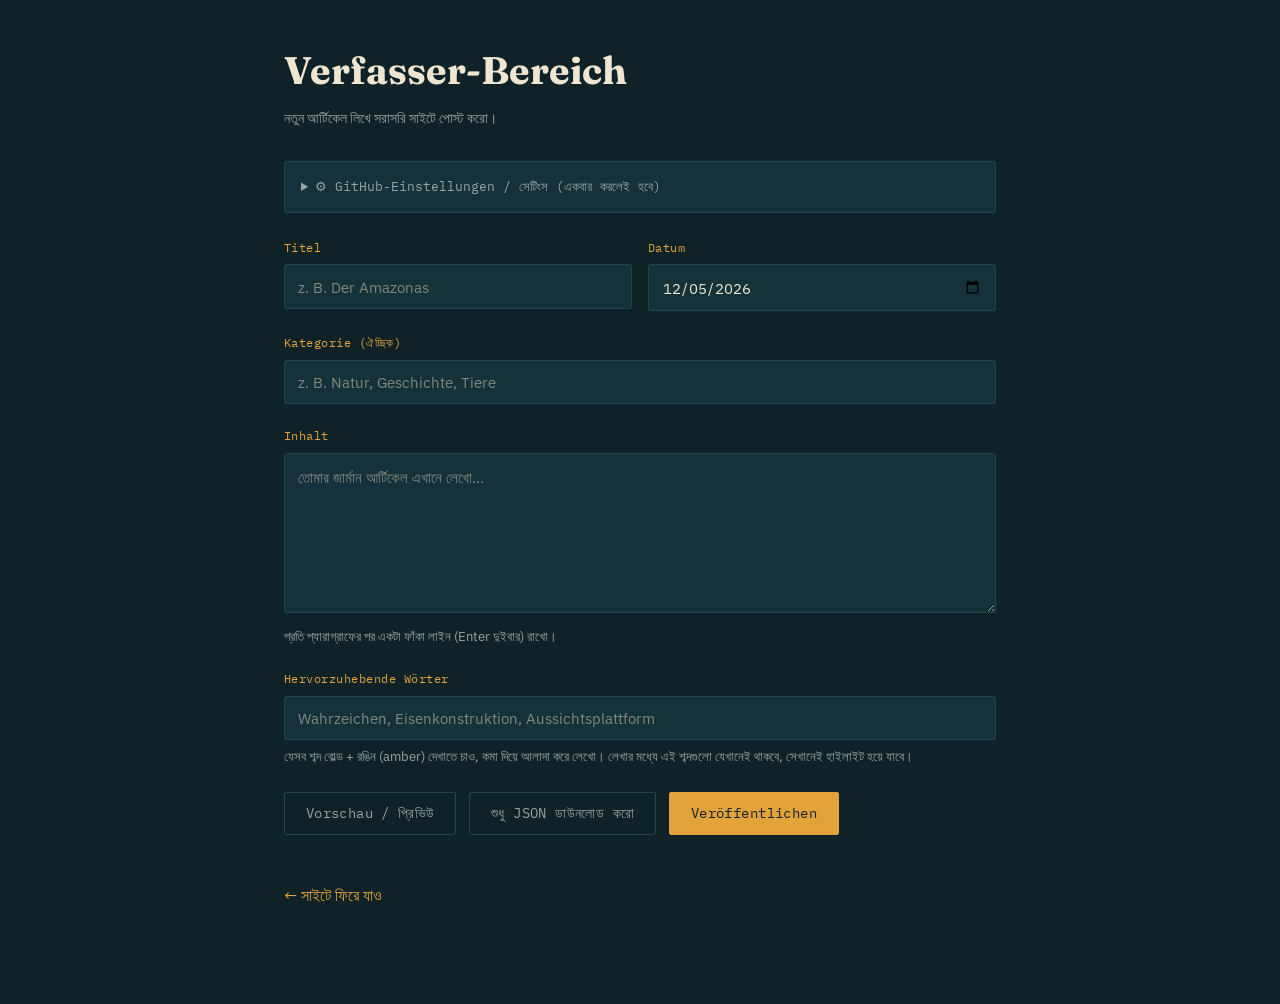
==== admin.html @ dd08d17f "Add files via upload" ====
<!DOCTYPE html>
<html lang="de">
<head>
<meta charset="UTF-8">
<meta name="viewport" content="width=device-width, initial-scale=1.0">
<meta name="robots" content="noindex">
<title>Verfasser-Bereich — Ich lerne Deutsch</title>
<link rel="icon" href="data:image/svg+xml,%3Csvg xmlns='http://www.w3.org/2000/svg' viewBox='0 0 100 100'%3E%3Ccircle cx='50' cy='50' r='42' fill='none' stroke='%23E2A33B' stroke-width='6'/%3E%3C/svg%3E">
<link rel="preconnect" href="https://fonts.googleapis.com">
<link href="https://fonts.googleapis.com/css2?family=Fraunces:opsz,wght@9..144,600&family=IBM+Plex+Sans:wght@400;500;600&family=IBM+Plex+Mono:wght@400;500&display=swap" rel="stylesheet">
<link rel="stylesheet" href="style.css">
</head>
<body>

<div class="admin-shell">
  <h1>Verfasser-Bereich</h1>
  <p class="admin-sub">নতুন আর্টিকেল লিখে সরাসরি সাইটে পোস্ট করো।</p>

  <details class="settings">
    <summary>⚙ GitHub-Einstellungen / সেটিংস (একবার করলেই হবে)</summary>
    <div class="field">
      <label for="gh-owner">GitHub Benutzername</label>
      <input type="text" id="gh-owner" placeholder="যেমন: sahedmridha">
    </div>
    <div class="field">
      <label for="gh-repo">Repository-Name</label>
      <input type="text" id="gh-repo" placeholder="যেমন: ich-lerne-deutsch">
    </div>
    <div class="field">
      <label for="gh-branch">Branch</label>
      <input type="text" id="gh-branch" placeholder="main" value="main">
    </div>
    <div class="field">
      <label for="gh-token">Persönliches Zugriffstoken (Personal Access Token)</label>
      <input type="password" id="gh-token" placeholder="github_pat_...">
      <span class="caption">এই টোকেন শুধু তোমার ব্রাউজারে (localStorage) সেভ থাকে, কোথাও আপলোড হয় না। GitHub-এ গিয়ে Settings → Developer settings → Fine-grained tokens → শুধু এই repo-র জন্য Contents: Read and write পারমিশন দিয়ে বানাও।</span>
    </div>
    <button class="btn ghost" id="save-settings">সেটিংস সেভ করো</button>
  </details>

  <form id="article-form">
    <div class="row-split">
      <div class="field">
        <label for="title">Titel</label>
        <input type="text" id="title" placeholder="z. B. Der Amazonas" required>
      </div>
      <div class="field">
        <label for="date">Datum</label>
        <input type="date" id="date">
      </div>
    </div>

    <div class="field">
      <label for="category">Kategorie (ঐচ্ছিক)</label>
      <input type="text" id="category" placeholder="z. B. Natur, Geschichte, Tiere">
    </div>

    <div class="field">
      <label for="content">Inhalt</label>
      <textarea id="content" placeholder="তোমার জার্মান আর্টিকেল এখানে লেখো..." required></textarea>
      <span class="caption">প্রতি প্যারাগ্রাফের পর একটা ফাঁকা লাইন (Enter দুইবার) রাখো।</span>
    </div>

    <div class="field">
      <label for="highlight">Hervorzuhebende Wörter</label>
      <input type="text" id="highlight" placeholder="Wahrzeichen, Eisenkonstruktion, Aussichtsplattform">
      <span class="caption">যেসব শব্দ বোল্ড + রঙিন (amber) দেখাতে চাও, কমা দিয়ে আলাদা করে লেখো। লেখার মধ্যে এই শব্দগুলো যেখানেই থাকবে, সেখানেই হাইলাইট হয়ে যাবে।</span>
    </div>

    <div class="btn-row">
      <button type="button" class="btn ghost" id="preview-btn">Vorschau / প্রিভিউ</button>
      <button type="button" class="btn ghost" id="download-btn">শুধু JSON ডাউনলোড করো</button>
      <button type="submit" class="btn primary" id="publish-btn">Veröffentlichen</button>
    </div>

    <div class="status" id="status"></div>
  </form>

  <div class="preview-box hidden" id="preview-box">
    <h3 id="preview-title"></h3>
    <div class="body" id="preview-body"></div>
  </div>

  <p style="margin-top:3rem"><a href="index.html">← সাইটে ফিরে যাও</a></p>
</div>

<script src="admin.js"></script>
</body>
</html>
---- style.css ----
/* =========================================================
   Ich lerne Deutsch — design tokens
   Palette: Tinte (ink), Pergament (parchment), Bernstein (amber),
            Moos (moss), Rost (rust), Nebel (mist)
   Type:    Fraunces (display) / IBM Plex Sans (body) / IBM Plex Mono (utility)
   ========================================================= */

:root{
  --ink:        #0E2227;
  --ink-soft:   #15323A;
  --ink-line:   #25454E;
  --parchment:  #EFE6D2;
  --parchment-dim: #C9C0AC;
  --amber:      #E2A33B;
  --amber-soft: #E2A33B33;
  --moss:       #8AA985;
  --rust:       #C2613A;
  --mist:       #93A6A3;

  --serif: "Fraunces", "Iowan Old Style", Georgia, serif;
  --sans:  "IBM Plex Sans", -apple-system, BlinkMacSystemFont, "Segoe UI", sans-serif;
  --mono:  "IBM Plex Mono", "SFMono-Regular", Menlo, monospace;

  --maxw: 720px;
  --radius: 2px;
}

*{ box-sizing: border-box; }
html{ scroll-behavior: smooth; }

body{
  margin: 0;
  background: var(--ink);
  color: var(--parchment);
  font-family: var(--sans);
  line-height: 1.6;
  -webkit-font-smoothing: antialiased;
}

a{ color: var(--amber); text-decoration: none; }
a:hover{ text-decoration: underline; }

:focus-visible{
  outline: 2px solid var(--amber);
  outline-offset: 3px;
}

.hidden{ display:none !important; }

/* ---------- header ---------- */
.site-header{
  max-width: 980px;
  margin: 0 auto;
  padding: 3.2rem 1.5rem 1.5rem;
  border-bottom: 1px solid var(--ink-line);
}
.wordmark{
  font-family: var(--serif);
  font-weight: 600;
  font-size: clamp(2.2rem, 6vw, 3.4rem);
  letter-spacing: -0.01em;
  margin: 0;
}
.wordmark em{
  font-style: italic;
  font-weight: 400;
  color: var(--amber);
}
.kicker{
  font-family: var(--mono);
  font-size: 0.72rem;
  letter-spacing: 0.14em;
  text-transform: uppercase;
  color: var(--mist);
  margin: 0.6rem 0 0;
}

/* ---------- layout ---------- */
main{
  max-width: 980px;
  margin: 0 auto;
  padding: 2.5rem 1.5rem 4rem;
}

.section-label{
  font-family: var(--mono);
  font-size: 0.7rem;
  letter-spacing: 0.14em;
  text-transform: uppercase;
  color: var(--mist);
  margin: 0 0 1rem;
}

/* ---------- stamp (signature element) ---------- */
.stamp{
  width: 78px;
  height: 78px;
  flex: 0 0 auto;
  border-radius: 50%;
  border: 2px solid var(--amber);
  display: flex;
  flex-direction: column;
  align-items: center;
  justify-content: center;
  transform: rotate(-6deg);
  font-family: var(--mono);
  color: var(--amber);
  position: relative;
}
.stamp::before{
  content: "";
  position: absolute;
  inset: 7px;
  border: 1px dashed var(--amber);
  border-radius: 50%;
  opacity: 0.55;
}
.stamp .stamp-day{
  font-size: 1.5rem;
  font-weight: 600;
  line-height: 1;
}
.stamp .stamp-month{
  font-size: 0.6rem;
  letter-spacing: 0.1em;
  text-transform: uppercase;
}

/* ---------- featured plate ---------- */
.plate{
  display: flex;
  gap: 1.5rem;
  align-items: flex-start;
  padding-bottom: 2.5rem;
  border-bottom: 1px solid var(--ink-line);
  margin-bottom: 2.5rem;
  cursor: pointer;
}
.plate h2{
  font-family: var(--serif);
  font-size: clamp(1.6rem, 4vw, 2.3rem);
  font-weight: 600;
  margin: 0 0 0.6rem;
}
.plate .tag{
  display: inline-block;
  font-family: var(--mono);
  font-size: 0.65rem;
  letter-spacing: 0.1em;
  text-transform: uppercase;
  color: var(--moss);
  margin-bottom: 0.5rem;
}
.plate p{
  margin: 0 0 0.9rem;
  color: var(--parchment-dim);
  max-width: 58ch;
}
.plate .read-more{
  font-family: var(--mono);
  font-size: 0.8rem;
}

/* ---------- ledger list ---------- */
.ledger{ list-style: none; margin: 0; padding: 0; }
.ledger li{
  display: flex;
  align-items: baseline;
  gap: 1rem;
  padding: 0.9rem 0;
  border-bottom: 1px solid var(--ink-line);
  cursor: pointer;
  transition: transform 0.15s ease, color 0.15s ease;
}
.ledger li:hover{ transform: translateX(4px); }
.ledger .ledger-date{
  font-family: var(--mono);
  font-size: 0.78rem;
  color: var(--mist);
  flex: 0 0 auto;
  width: 4.5rem;
}
.ledger .ledger-title{
  font-family: var(--sans);
  font-weight: 500;
  flex: 1 1 auto;
}
.ledger li:hover .ledger-title{ color: var(--amber); }
.ledger .ledger-arrow{ color: var(--amber); font-family: var(--mono); }

/* ---------- detail view ---------- */
.detail{
  max-width: var(--maxw);
}
.detail .stamp{ margin-bottom: 1.5rem; }
.detail h1{
  font-family: var(--serif);
  font-size: clamp(1.9rem, 5vw, 2.8rem);
  font-weight: 600;
  margin: 0 0 0.4rem;
}
.detail .meta{
  font-family: var(--mono);
  font-size: 0.75rem;
  color: var(--mist);
  text-transform: uppercase;
  letter-spacing: 0.08em;
  margin-bottom: 1.8rem;
}
.detail .body p{
  margin: 0 0 1.2rem;
  font-size: 1.05rem;
}
.detail .back-link{
  display: inline-block;
  margin-top: 2rem;
  font-family: var(--mono);
  font-size: 0.85rem;
}
mark.hl{
  background: none;
  color: var(--amber);
  font-weight: 600;
}

/* ---------- empty / error state ---------- */
.empty-state{
  padding: 3rem 0;
  color: var(--parchment-dim);
}
.empty-state strong{ color: var(--amber); }

/* ---------- footer ---------- */
.site-footer{
  max-width: 980px;
  margin: 0 auto;
  padding: 1.5rem 1.5rem 3rem;
  display: flex;
  justify-content: space-between;
  align-items: center;
  font-family: var(--mono);
  font-size: 0.72rem;
  color: var(--mist);
  border-top: 1px solid var(--ink-line);
}

/* ---------- responsive ---------- */
@media (max-width: 560px){
  .plate{ flex-direction: column; gap: 1rem; }
  .ledger li{ flex-wrap: wrap; }
}

@media (prefers-reduced-motion: reduce){
  *{ transition: none !important; animation: none !important; scroll-behavior: auto !important; }
}

/* =========================================================
   Admin (Verfasser-Bereich) — utility/desk styling
   ========================================================= */
.admin-shell{
  max-width: 760px;
  margin: 0 auto;
  padding: 2.5rem 1.5rem 5rem;
}
.admin-shell h1{
  font-family: var(--serif);
  font-size: clamp(1.8rem, 5vw, 2.4rem);
  margin: 0 0 0.3rem;
}
.admin-sub{
  color: var(--mist);
  font-size: 0.9rem;
  margin: 0 0 2rem;
}
.field{ margin-bottom: 1.4rem; }
.field label{
  display: block;
  font-family: var(--mono);
  font-size: 0.78rem;
  letter-spacing: 0.04em;
  color: var(--amber);
  margin-bottom: 0.4rem;
}
.field .caption{
  display: block;
  font-size: 0.82rem;
  color: var(--mist);
  margin-top: 0.35rem;
}
.field input[type="text"],
.field input[type="date"],
.field input[type="password"],
.field textarea{
  width: 100%;
  background: var(--ink-soft);
  border: 1px solid var(--ink-line);
  border-radius: var(--radius);
  color: var(--parchment);
  font-family: var(--sans);
  font-size: 0.95rem;
  padding: 0.7rem 0.8rem;
}
.field textarea{ resize: vertical; min-height: 160px; line-height: 1.6; }
.field input::placeholder, .field textarea::placeholder{ color: var(--parchment-dim); opacity: 0.6; }
.row-split{ display: flex; gap: 1rem; flex-wrap: wrap; }
.row-split .field{ flex: 1 1 200px; }

.btn{
  font-family: var(--mono);
  font-size: 0.85rem;
  letter-spacing: 0.03em;
  border-radius: var(--radius);
  border: 1px solid var(--amber);
  background: transparent;
  color: var(--amber);
  padding: 0.7rem 1.3rem;
  cursor: pointer;
  transition: background 0.15s ease, color 0.15s ease;
}
.btn:hover{ background: var(--amber); color: var(--ink); }
.btn.primary{ background: var(--amber); color: var(--ink); }
.btn.primary:hover{ background: #f0b557; }
.btn.ghost{ border-color: var(--ink-line); color: var(--mist); }
.btn.ghost:hover{ background: var(--ink-soft); color: var(--parchment); }
.btn-row{ display: flex; gap: 0.8rem; flex-wrap: wrap; margin-top: 1.6rem; }

details.settings{
  border: 1px solid var(--ink-line);
  border-radius: var(--radius);
  padding: 0.9rem 1rem;
  margin-bottom: 1.6rem;
  background: var(--ink-soft);
}
details.settings summary{
  font-family: var(--mono);
  font-size: 0.8rem;
  color: var(--mist);
  cursor: pointer;
}
details.settings .field{ margin-top: 1rem; }

.status{
  margin-top: 1.4rem;
  padding: 0.9rem 1rem;
  border-radius: var(--radius);
  font-size: 0.9rem;
  border: 1px solid var(--ink-line);
  display: none;
}
.status.show{ display: block; }
.status.ok{ border-color: var(--moss); color: var(--moss); }
.status.err{ border-color: var(--rust); color: var(--rust); }
.status.info{ border-color: var(--mist); color: var(--mist); }

.preview-box{
  margin-top: 1.4rem;
  padding: 1.4rem 1.5rem;
  background: var(--ink-soft);
  border: 1px solid var(--ink-line);
  border-radius: var(--radius);
}
.preview-box h3{
  font-family: var(--serif);
  margin: 0 0 0.8rem;
}
.preview-box .body p{ margin: 0 0 1rem; }
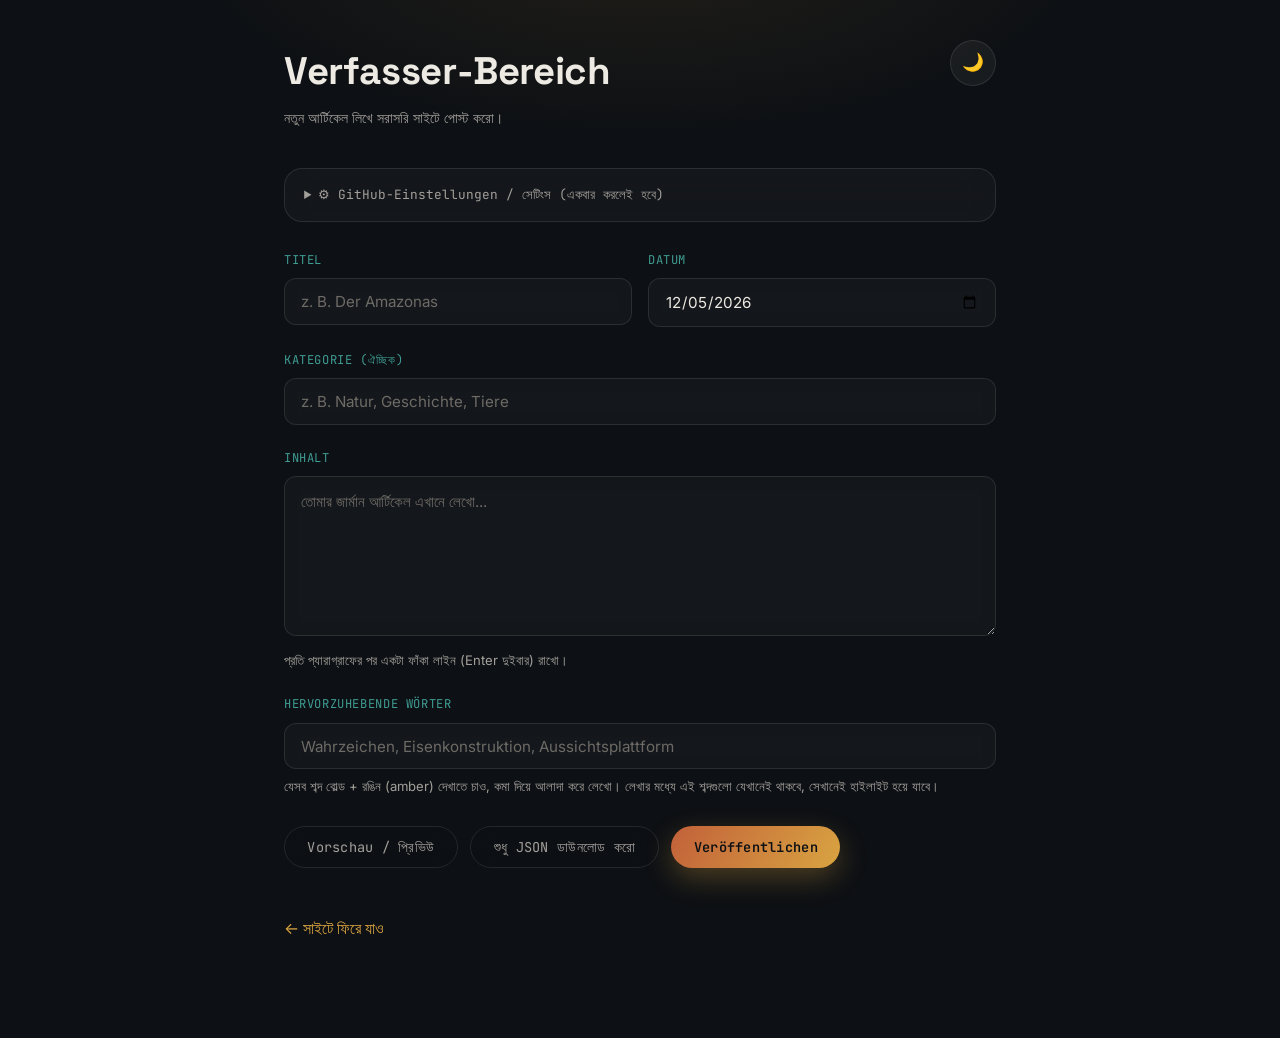
==== commit 6b0f9d8e: "Add files via upload" ====
--- a/admin.html
+++ b/admin.html
@@ -7,14 +7,29 @@
 <title>Verfasser-Bereich — Ich lerne Deutsch</title>
 <link rel="icon" href="data:image/svg+xml,%3Csvg xmlns='http://www.w3.org/2000/svg' viewBox='0 0 100 100'%3E%3Ccircle cx='50' cy='50' r='42' fill='none' stroke='%23E2A33B' stroke-width='6'/%3E%3C/svg%3E">
 <link rel="preconnect" href="https://fonts.googleapis.com">
-<link href="https://fonts.googleapis.com/css2?family=Fraunces:opsz,wght@9..144,600&family=IBM+Plex+Sans:wght@400;500;600&family=IBM+Plex+Mono:wght@400;500&display=swap" rel="stylesheet">
+<link href="https://fonts.googleapis.com/css2?family=Space+Grotesk:wght@600;700&family=Inter:wght@400;500;600&family=JetBrains+Mono:wght@400;500&display=swap" rel="stylesheet">
 <link rel="stylesheet" href="style.css">
+<script>
+(function(){
+  try{
+    var t = localStorage.getItem("ild_theme") || "dark";
+    document.documentElement.setAttribute("data-theme", t);
+  }catch(e){}
+})();
+</script>
 </head>
 <body>
 
 <div class="admin-shell">
-  <h1>Verfasser-Bereich</h1>
-  <p class="admin-sub">নতুন আর্টিকেল লিখে সরাসরি সাইটে পোস্ট করো।</p>
+  <div class="admin-top">
+    <div>
+      <h1>Verfasser-Bereich</h1>
+      <p class="admin-sub">নতুন আর্টিকেল লিখে সরাসরি সাইটে পোস্ট করো।</p>
+    </div>
+    <button id="theme-toggle" class="theme-toggle" aria-label="Theme wechseln" title="Dark/Light wechseln">
+      <span class="theme-icon">🌙</span>
+    </button>
+  </div>
 
   <details class="settings">
     <summary>⚙ GitHub-Einstellungen / সেটিংস (একবার করলেই হবে)</summary>
--- a/style.css
+++ b/style.css
@@ -1,28 +1,79 @@
 /* =========================================================
-   Ich lerne Deutsch — design tokens
-   Palette: Tinte (ink), Pergament (parchment), Bernstein (amber),
-            Moos (moss), Rost (rust), Nebel (mist)
-   Type:    Fraunces (display) / IBM Plex Sans (body) / IBM Plex Mono (utility)
+   Ich lerne Deutsch — design tokens (v3: classic dark + light toggle)
+   Two themes share the same structure (glass cards, gradient-ring
+   badge, soft highlighter chips) but swap their color tokens.
+   Default = dark. [data-theme="light"] overrides below.
    ========================================================= */
 
+:root,
+[data-theme="dark"]{
+  --bg-1:        #0D1014;
+  --bg-2:        #161A20;
+
+  --glass-bg:        rgba(255,255,255,0.05);
+  --glass-bg-soft:   rgba(255,255,255,0.03);
+  --glass-border:    rgba(255,255,255,0.10);
+  --glass-grad-1:    rgba(255,255,255,0.07);
+  --glass-grad-2:    rgba(255,255,255,0.015);
+  --glass-shadow:        rgba(0,0,0,0.40);
+  --glass-shadow-hover:  rgba(0,0,0,0.45);
+  --ledger-shadow-hover: rgba(0,0,0,0.30);
+
+  --text-1:      #EDEAE3;
+  --text-2:      #A3A09B;
+  --text-3:      #6E6B66;
+
+  --accent:      #D9A441; /* brass / classic amber — also the highlight-word color */
+  --accent-2:    #C2613A; /* rust / terracotta */
+  --accent-3:    #3F9C92; /* deep teal */
+
+  --glow:         rgba(217,164,65,0.10);
+  --glow-strong:  rgba(217,164,65,0.30);
+  --focus-ring:   rgba(217,164,65,0.22);
+  --hl-bg-1:      rgba(217,164,65,0.22);
+  --hl-bg-2:      rgba(194,97,58,0.14);
+  --hl-shadow:    rgba(217,164,65,0.50);
+}
+
+[data-theme="light"]{
+  --bg-1:        #FAF9F6;
+  --bg-2:        #FFFFFF;
+
+  --glass-bg:        rgba(20,18,15,0.035);
+  --glass-bg-soft:   rgba(20,18,15,0.02);
+  --glass-border:    rgba(20,18,15,0.10);
+  --glass-grad-1:    rgba(20,18,15,0.045);
+  --glass-grad-2:    rgba(20,18,15,0.01);
+  --glass-shadow:        rgba(20,18,15,0.10);
+  --glass-shadow-hover:  rgba(20,18,15,0.14);
+  --ledger-shadow-hover: rgba(20,18,15,0.08);
+
+  --text-1:      #1C1B19;
+  --text-2:      #5B5851;
+  --text-3:      #8B877F;
+
+  --accent:      #A6791F;
+  --accent-2:    #A14430;
+  --accent-3:    #1F7A73;
+
+  --glow:         rgba(166,121,31,0.06);
+  --glow-strong:  rgba(166,121,31,0.18);
+  --focus-ring:   rgba(166,121,31,0.18);
+  --hl-bg-1:      rgba(166,121,31,0.22);
+  --hl-bg-2:      rgba(161,68,48,0.14);
+  --hl-shadow:    rgba(166,121,31,0.45);
+}
+
 :root{
-  --ink:        #0E2227;
-  --ink-soft:   #15323A;
-  --ink-line:   #25454E;
-  --parchment:  #EFE6D2;
-  --parchment-dim: #C9C0AC;
-  --amber:      #E2A33B;
-  --amber-soft: #E2A33B33;
-  --moss:       #8AA985;
-  --rust:       #C2613A;
-  --mist:       #93A6A3;
-
-  --serif: "Fraunces", "Iowan Old Style", Georgia, serif;
-  --sans:  "IBM Plex Sans", -apple-system, BlinkMacSystemFont, "Segoe UI", sans-serif;
-  --mono:  "IBM Plex Mono", "SFMono-Regular", Menlo, monospace;
+  --serif: "Space Grotesk", "Inter", sans-serif;
+  --sans:  "Inter", -apple-system, BlinkMacSystemFont, "Segoe UI", sans-serif;
+  --mono:  "JetBrains Mono", "SFMono-Regular", Menlo, monospace;
 
   --maxw: 720px;
-  --radius: 2px;
+  --r-sm: 12px;
+  --r-md: 18px;
+  --r-lg: 26px;
+  --r-pill: 999px;
 }
 
 *{ box-sizing: border-box; }
@@ -30,56 +81,113 @@
 
 body{
   margin: 0;
-  background: var(--ink);
-  color: var(--parchment);
+  min-height: 100vh;
+  background: var(--bg-1);
+  color: var(--text-1);
   font-family: var(--sans);
   line-height: 1.6;
   -webkit-font-smoothing: antialiased;
-}
-
-a{ color: var(--amber); text-decoration: none; }
+  position: relative;
+  transition: background 0.25s ease, color 0.25s ease;
+}
+
+/* a single soft, classic glow — not a rainbow mesh */
+body::before{
+  content: "";
+  position: fixed;
+  inset: 0;
+  z-index: -1;
+  background: radial-gradient(ellipse 60% 38% at 50% -8%, var(--glow), transparent 62%), var(--bg-1);
+}
+
+a{ color: var(--accent); text-decoration: none; }
 a:hover{ text-decoration: underline; }
 
 :focus-visible{
-  outline: 2px solid var(--amber);
+  outline: 2px solid var(--accent);
   outline-offset: 3px;
+  border-radius: 4px;
 }
 
 .hidden{ display:none !important; }
+
+@keyframes fadeUp{ from{ opacity:0; transform:translateY(14px); } to{ opacity:1; transform:translateY(0); } }
+@keyframes gradientShift{ 0%{ background-position:0% center; } 100%{ background-position:200% center; } }
 
 /* ---------- header ---------- */
 .site-header{
   max-width: 980px;
   margin: 0 auto;
-  padding: 3.2rem 1.5rem 1.5rem;
-  border-bottom: 1px solid var(--ink-line);
+  padding: 3.2rem 1.5rem 1.8rem;
+}
+.header-row{
+  display: flex;
+  justify-content: space-between;
+  align-items: flex-start;
+  gap: 1rem;
 }
 .wordmark{
   font-family: var(--serif);
   font-weight: 600;
-  font-size: clamp(2.2rem, 6vw, 3.4rem);
-  letter-spacing: -0.01em;
+  font-size: clamp(2.2rem, 6vw, 3.6rem);
+  letter-spacing: -0.02em;
   margin: 0;
 }
 .wordmark em{
-  font-style: italic;
-  font-weight: 400;
-  color: var(--amber);
+  font-style: normal;
+  font-weight: 600;
+  background: linear-gradient(90deg, var(--accent-2), var(--accent), var(--accent-3), var(--accent-2));
+  background-size: 200% auto;
+  -webkit-background-clip: text;
+  background-clip: text;
+  color: transparent;
+  animation: gradientShift 7s linear infinite;
 }
 .kicker{
   font-family: var(--mono);
-  font-size: 0.72rem;
-  letter-spacing: 0.14em;
+  font-size: 0.74rem;
+  letter-spacing: 0.12em;
   text-transform: uppercase;
-  color: var(--mist);
-  margin: 0.6rem 0 0;
-}
+  color: var(--text-2);
+  margin: 0.7rem 0 0;
+  display: flex;
+  align-items: center;
+  gap: 0.5rem;
+}
+.kicker::before{
+  content: "";
+  width: 8px; height: 8px;
+  border-radius: 50%;
+  background: linear-gradient(135deg, var(--accent-2), var(--accent));
+  box-shadow: 0 0 10px var(--glow-strong);
+  flex: 0 0 auto;
+}
+
+/* ---------- theme toggle ---------- */
+.theme-toggle{
+  flex: 0 0 auto;
+  width: 46px;
+  height: 46px;
+  border-radius: 50%;
+  border: 1px solid var(--glass-border);
+  background: var(--glass-bg);
+  backdrop-filter: blur(10px);
+  -webkit-backdrop-filter: blur(10px);
+  display: flex;
+  align-items: center;
+  justify-content: center;
+  font-size: 1.1rem;
+  line-height: 1;
+  cursor: pointer;
+  transition: transform 0.15s ease, background 0.15s ease;
+}
+.theme-toggle:hover{ transform: scale(1.07); background: var(--glass-bg-soft); }
 
 /* ---------- layout ---------- */
 main{
   max-width: 980px;
   margin: 0 auto;
-  padding: 2.5rem 1.5rem 4rem;
+  padding: 1rem 1.5rem 4rem;
 }
 
 .section-label{
@@ -87,148 +195,176 @@
   font-size: 0.7rem;
   letter-spacing: 0.14em;
   text-transform: uppercase;
-  color: var(--mist);
+  color: var(--text-3);
   margin: 0 0 1rem;
 }
 
-/* ---------- stamp (signature element) ---------- */
+/* ---------- stamp / orb badge (signature element) ---------- */
 .stamp{
-  width: 78px;
-  height: 78px;
+  width: 76px;
+  height: 76px;
   flex: 0 0 auto;
   border-radius: 50%;
-  border: 2px solid var(--amber);
+  border: 3px solid transparent;
+  background:
+    linear-gradient(var(--bg-2), var(--bg-2)) padding-box,
+    linear-gradient(135deg, var(--accent-2), var(--accent), var(--accent-3)) border-box;
+  box-shadow: 0 0 28px var(--glow-strong);
   display: flex;
   flex-direction: column;
   align-items: center;
   justify-content: center;
-  transform: rotate(-6deg);
-  font-family: var(--mono);
-  color: var(--amber);
+  font-family: var(--mono);
+  color: var(--text-1);
   position: relative;
 }
-.stamp::before{
-  content: "";
-  position: absolute;
-  inset: 7px;
-  border: 1px dashed var(--amber);
-  border-radius: 50%;
-  opacity: 0.55;
-}
-.stamp .stamp-day{
-  font-size: 1.5rem;
-  font-weight: 600;
-  line-height: 1;
-}
-.stamp .stamp-month{
-  font-size: 0.6rem;
-  letter-spacing: 0.1em;
-  text-transform: uppercase;
-}
-
-/* ---------- featured plate ---------- */
+.stamp .stamp-day{ font-size: 1.5rem; font-weight: 600; line-height: 1; }
+.stamp .stamp-month{ font-size: 0.6rem; letter-spacing: 0.1em; text-transform: uppercase; color: var(--text-2); }
+
+/* ---------- featured plate ("hero glass card") ---------- */
 .plate{
   display: flex;
-  gap: 1.5rem;
+  gap: 1.8rem;
   align-items: flex-start;
-  padding-bottom: 2.5rem;
-  border-bottom: 1px solid var(--ink-line);
-  margin-bottom: 2.5rem;
+  padding: 2.2rem;
+  margin-bottom: 2rem;
   cursor: pointer;
-}
+  background: linear-gradient(155deg, var(--glass-grad-1), var(--glass-grad-2));
+  backdrop-filter: blur(18px) saturate(140%);
+  -webkit-backdrop-filter: blur(18px) saturate(140%);
+  border: 1px solid var(--glass-border);
+  border-radius: var(--r-lg);
+  box-shadow: 0 14px 44px var(--glass-shadow);
+  animation: fadeUp 0.6s ease both;
+  transition: transform 0.2s ease, box-shadow 0.2s ease, background 0.25s ease;
+}
+.plate:hover{ transform: translateY(-3px); box-shadow: 0 18px 54px var(--glass-shadow-hover); }
 .plate h2{
   font-family: var(--serif);
   font-size: clamp(1.6rem, 4vw, 2.3rem);
   font-weight: 600;
-  margin: 0 0 0.6rem;
+  margin: 0 0 0.7rem;
+  letter-spacing: -0.01em;
 }
 .plate .tag{
   display: inline-block;
   font-family: var(--mono);
   font-size: 0.65rem;
-  letter-spacing: 0.1em;
+  letter-spacing: 0.08em;
   text-transform: uppercase;
-  color: var(--moss);
-  margin-bottom: 0.5rem;
+  color: var(--accent-3);
+  background: var(--glass-bg);
+  border-radius: var(--r-pill);
+  padding: 0.25rem 0.7rem;
+  margin-bottom: 0.7rem;
 }
 .plate p{
-  margin: 0 0 0.9rem;
-  color: var(--parchment-dim);
+  margin: 0 0 1.1rem;
+  color: var(--text-2);
   max-width: 58ch;
 }
 .plate .read-more{
-  font-family: var(--mono);
-  font-size: 0.8rem;
-}
-
-/* ---------- ledger list ---------- */
+  display: inline-block;
+  font-family: var(--mono);
+  font-size: 0.78rem;
+  font-weight: 500;
+  color: var(--bg-1);
+  background: linear-gradient(120deg, var(--accent-2), var(--accent));
+  border-radius: var(--r-pill);
+  padding: 0.55rem 1.2rem;
+  box-shadow: 0 8px 22px var(--glow-strong);
+}
+
+/* ---------- ledger list ("glass rows") ---------- */
 .ledger{ list-style: none; margin: 0; padding: 0; }
 .ledger li{
   display: flex;
-  align-items: baseline;
+  align-items: center;
   gap: 1rem;
-  padding: 0.9rem 0;
-  border-bottom: 1px solid var(--ink-line);
+  padding: 1rem 1.3rem;
+  margin-bottom: 0.6rem;
+  border-radius: var(--r-md);
+  background: var(--glass-bg-soft);
+  border: 1px solid var(--glass-border);
   cursor: pointer;
-  transition: transform 0.15s ease, color 0.15s ease;
-}
-.ledger li:hover{ transform: translateX(4px); }
+  animation: fadeUp 0.5s ease both;
+  transition: transform 0.15s ease, background 0.15s ease, box-shadow 0.15s ease;
+}
+.ledger li:nth-child(1){ animation-delay: .04s; }
+.ledger li:nth-child(2){ animation-delay: .08s; }
+.ledger li:nth-child(3){ animation-delay: .12s; }
+.ledger li:nth-child(4){ animation-delay: .16s; }
+.ledger li:nth-child(5){ animation-delay: .2s; }
+.ledger li:hover{
+  transform: translateX(4px);
+  background: var(--glass-bg);
+  box-shadow: 0 8px 24px var(--ledger-shadow-hover);
+}
 .ledger .ledger-date{
   font-family: var(--mono);
   font-size: 0.78rem;
-  color: var(--mist);
+  color: var(--text-3);
   flex: 0 0 auto;
-  width: 4.5rem;
+  width: 4rem;
 }
 .ledger .ledger-title{
   font-family: var(--sans);
   font-weight: 500;
   flex: 1 1 auto;
-}
-.ledger li:hover .ledger-title{ color: var(--amber); }
-.ledger .ledger-arrow{ color: var(--amber); font-family: var(--mono); }
+  transition: color 0.15s ease;
+}
+.ledger li:hover .ledger-title{ color: var(--accent); }
+.ledger .ledger-arrow{ color: var(--accent-3); font-family: var(--mono); }
 
 /* ---------- detail view ---------- */
-.detail{
-  max-width: var(--maxw);
-}
-.detail .stamp{ margin-bottom: 1.5rem; }
+.detail{ max-width: var(--maxw); }
+.detail .stamp{ margin-bottom: 1.6rem; }
 .detail h1{
   font-family: var(--serif);
   font-size: clamp(1.9rem, 5vw, 2.8rem);
   font-weight: 600;
-  margin: 0 0 0.4rem;
+  margin: 0 0 0.5rem;
+  letter-spacing: -0.01em;
 }
 .detail .meta{
   font-family: var(--mono);
   font-size: 0.75rem;
-  color: var(--mist);
+  color: var(--text-3);
   text-transform: uppercase;
   letter-spacing: 0.08em;
   margin-bottom: 1.8rem;
 }
-.detail .body p{
-  margin: 0 0 1.2rem;
-  font-size: 1.05rem;
-}
+.detail .body p{ margin: 0 0 1.3rem; font-size: 1.05rem; color: var(--text-1); }
 .detail .back-link{
   display: inline-block;
-  margin-top: 2rem;
-  font-family: var(--mono);
-  font-size: 0.85rem;
-}
+  margin-top: 1.8rem;
+  font-family: var(--mono);
+  font-size: 0.82rem;
+  padding: 0.5rem 1.1rem;
+  border-radius: var(--r-pill);
+  border: 1px solid var(--glass-border);
+  background: var(--glass-bg-soft);
+}
+.detail .back-link:hover{ background: var(--glass-bg); text-decoration: none; }
+
 mark.hl{
-  background: none;
-  color: var(--amber);
+  background: linear-gradient(90deg, var(--hl-bg-1), var(--hl-bg-2));
+  box-shadow: inset 0 -2px 0 var(--hl-shadow);
+  color: var(--text-1);
   font-weight: 600;
+  padding: 0.05em 0.32em;
+  border-radius: 6px;
 }
 
 /* ---------- empty / error state ---------- */
 .empty-state{
-  padding: 3rem 0;
-  color: var(--parchment-dim);
-}
-.empty-state strong{ color: var(--amber); }
+  padding: 3rem 2rem;
+  color: var(--text-2);
+  background: var(--glass-bg-soft);
+  border: 1px solid var(--glass-border);
+  border-radius: var(--r-lg);
+}
+.empty-state strong{ color: var(--accent); }
 
 /* ---------- footer ---------- */
 .site-footer{
@@ -240,127 +376,152 @@
   align-items: center;
   font-family: var(--mono);
   font-size: 0.72rem;
-  color: var(--mist);
-  border-top: 1px solid var(--ink-line);
+  color: var(--text-3);
+  border-top: 1px solid var(--glass-border);
 }
 
 /* ---------- responsive ---------- */
 @media (max-width: 560px){
-  .plate{ flex-direction: column; gap: 1rem; }
+  .plate{ flex-direction: column; gap: 1.2rem; padding: 1.6rem; }
   .ledger li{ flex-wrap: wrap; }
 }
 
 @media (prefers-reduced-motion: reduce){
-  *{ transition: none !important; animation: none !important; scroll-behavior: auto !important; }
+  *{ animation: none !important; transition: none !important; scroll-behavior: auto !important; }
+  .wordmark em{ background-position: 0% center; }
 }
 
 /* =========================================================
-   Admin (Verfasser-Bereich) — utility/desk styling
+   Admin (Verfasser-Bereich) — glass desk styling
    ========================================================= */
 .admin-shell{
   max-width: 760px;
   margin: 0 auto;
   padding: 2.5rem 1.5rem 5rem;
 }
+.admin-top{
+  display: flex;
+  justify-content: space-between;
+  align-items: flex-start;
+  gap: 1rem;
+  margin-bottom: 0.4rem;
+}
 .admin-shell h1{
   font-family: var(--serif);
   font-size: clamp(1.8rem, 5vw, 2.4rem);
   margin: 0 0 0.3rem;
+  letter-spacing: -0.01em;
 }
 .admin-sub{
-  color: var(--mist);
+  color: var(--text-2);
   font-size: 0.9rem;
   margin: 0 0 2rem;
 }
-.field{ margin-bottom: 1.4rem; }
+.field{ margin-bottom: 1.5rem; }
 .field label{
   display: block;
   font-family: var(--mono);
-  font-size: 0.78rem;
-  letter-spacing: 0.04em;
-  color: var(--amber);
-  margin-bottom: 0.4rem;
+  font-size: 0.76rem;
+  letter-spacing: 0.05em;
+  text-transform: uppercase;
+  color: var(--accent-3);
+  margin-bottom: 0.5rem;
 }
 .field .caption{
   display: block;
   font-size: 0.82rem;
-  color: var(--mist);
-  margin-top: 0.35rem;
+  color: var(--text-2);
+  margin-top: 0.4rem;
 }
 .field input[type="text"],
 .field input[type="date"],
 .field input[type="password"],
 .field textarea{
   width: 100%;
-  background: var(--ink-soft);
-  border: 1px solid var(--ink-line);
-  border-radius: var(--radius);
-  color: var(--parchment);
+  background: var(--glass-bg-soft);
+  border: 1px solid var(--glass-border);
+  backdrop-filter: blur(8px);
+  border-radius: var(--r-sm);
+  color: var(--text-1);
   font-family: var(--sans);
   font-size: 0.95rem;
-  padding: 0.7rem 0.8rem;
+  padding: 0.8rem 1rem;
+  transition: border-color 0.15s ease, box-shadow 0.15s ease;
+}
+.field input:focus, .field textarea:focus{
+  outline: none;
+  border-color: var(--accent);
+  box-shadow: 0 0 0 3px var(--focus-ring);
 }
 .field textarea{ resize: vertical; min-height: 160px; line-height: 1.6; }
-.field input::placeholder, .field textarea::placeholder{ color: var(--parchment-dim); opacity: 0.6; }
+.field input::placeholder, .field textarea::placeholder{ color: var(--text-3); }
 .row-split{ display: flex; gap: 1rem; flex-wrap: wrap; }
 .row-split .field{ flex: 1 1 200px; }
 
 .btn{
   font-family: var(--mono);
   font-size: 0.85rem;
-  letter-spacing: 0.03em;
-  border-radius: var(--radius);
-  border: 1px solid var(--amber);
-  background: transparent;
-  color: var(--amber);
-  padding: 0.7rem 1.3rem;
+  letter-spacing: 0.02em;
+  border-radius: var(--r-pill);
+  border: 1px solid var(--glass-border);
+  background: var(--glass-bg);
+  backdrop-filter: blur(10px);
+  color: var(--text-1);
+  padding: 0.7rem 1.4rem;
   cursor: pointer;
-  transition: background 0.15s ease, color 0.15s ease;
-}
-.btn:hover{ background: var(--amber); color: var(--ink); }
-.btn.primary{ background: var(--amber); color: var(--ink); }
-.btn.primary:hover{ background: #f0b557; }
-.btn.ghost{ border-color: var(--ink-line); color: var(--mist); }
-.btn.ghost:hover{ background: var(--ink-soft); color: var(--parchment); }
-.btn-row{ display: flex; gap: 0.8rem; flex-wrap: wrap; margin-top: 1.6rem; }
+  transition: transform 0.15s ease, box-shadow 0.15s ease, background 0.15s ease;
+}
+.btn:hover{ transform: translateY(-2px); background: var(--glass-bg-soft); }
+.btn.primary{
+  border: none;
+  background: linear-gradient(120deg, var(--accent-2), var(--accent));
+  color: var(--bg-1);
+  font-weight: 600;
+  box-shadow: 0 10px 28px var(--glow-strong);
+}
+.btn.primary:hover{ box-shadow: 0 14px 36px var(--glow-strong); transform: translateY(-2px); }
+.btn.ghost{ background: transparent; border-color: var(--glass-border); color: var(--text-2); }
+.btn.ghost:hover{ background: var(--glass-bg-soft); color: var(--text-1); }
+.btn-row{ display: flex; gap: 0.8rem; flex-wrap: wrap; margin-top: 1.8rem; }
 
 details.settings{
-  border: 1px solid var(--ink-line);
-  border-radius: var(--radius);
-  padding: 0.9rem 1rem;
-  margin-bottom: 1.6rem;
-  background: var(--ink-soft);
+  border: 1px solid var(--glass-border);
+  border-radius: var(--r-md);
+  padding: 1rem 1.2rem;
+  margin-bottom: 1.8rem;
+  background: var(--glass-bg-soft);
+  backdrop-filter: blur(14px);
 }
 details.settings summary{
   font-family: var(--mono);
   font-size: 0.8rem;
-  color: var(--mist);
+  color: var(--text-2);
   cursor: pointer;
 }
-details.settings .field{ margin-top: 1rem; }
+details.settings .field{ margin-top: 1.1rem; }
 
 .status{
-  margin-top: 1.4rem;
-  padding: 0.9rem 1rem;
-  border-radius: var(--radius);
+  margin-top: 1.5rem;
+  padding: 1rem 1.2rem;
+  border-radius: var(--r-sm);
   font-size: 0.9rem;
-  border: 1px solid var(--ink-line);
+  border: 1px solid var(--glass-border);
+  background: var(--glass-bg-soft);
+  backdrop-filter: blur(10px);
   display: none;
 }
 .status.show{ display: block; }
-.status.ok{ border-color: var(--moss); color: var(--moss); }
-.status.err{ border-color: var(--rust); color: var(--rust); }
-.status.info{ border-color: var(--mist); color: var(--mist); }
+.status.ok{ border-color: var(--accent-3); color: var(--accent-3); }
+.status.err{ border-color: var(--accent-2); color: var(--accent-2); }
+.status.info{ border-color: var(--text-2); color: var(--text-2); }
 
 .preview-box{
-  margin-top: 1.4rem;
-  padding: 1.4rem 1.5rem;
-  background: var(--ink-soft);
-  border: 1px solid var(--ink-line);
-  border-radius: var(--radius);
-}
-.preview-box h3{
-  font-family: var(--serif);
-  margin: 0 0 0.8rem;
-}
+  margin-top: 1.5rem;
+  padding: 1.6rem 1.7rem;
+  background: var(--glass-bg-soft);
+  border: 1px solid var(--glass-border);
+  backdrop-filter: blur(16px);
+  border-radius: var(--r-lg);
+}
+.preview-box h3{ font-family: var(--serif); margin: 0 0 0.9rem; }
 .preview-box .body p{ margin: 0 0 1rem; }
